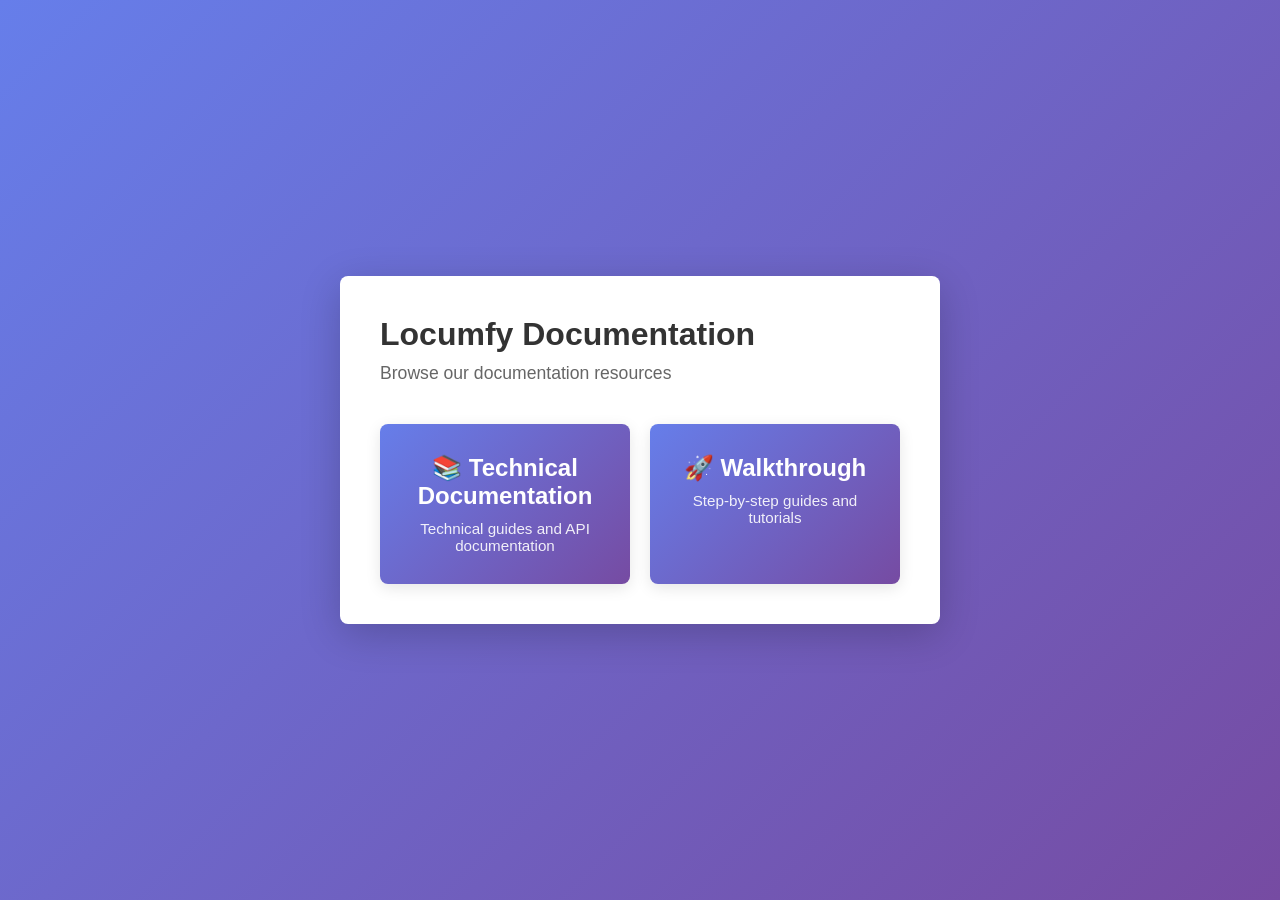
==== jackson/index.html @ 62e32a98 "update" ====
<!DOCTYPE html>
<html lang="en">
<head>
    <meta charset="UTF-8">
    <meta name="viewport" content="width=device-width, initial-scale=1.0">
    <title>Locumfy Documentation</title>
    <style>
        * {
            margin: 0;
            padding: 0;
            box-sizing: border-box;
        }

        body {
            font-family: -apple-system, BlinkMacSystemFont, 'Segoe UI', Roboto, 'Helvetica Neue', Arial, sans-serif;
            background: linear-gradient(135deg, #667eea 0%, #764ba2 100%);
            min-height: 100vh;
            display: flex;
            justify-content: center;
            align-items: center;
            padding: 20px;
        }

        .container {
            background: white;
            border-radius: 8px;
            box-shadow: 0 10px 40px rgba(0, 0, 0, 0.2);
            padding: 40px;
            max-width: 600px;
            width: 100%;
        }

        h1 {
            color: #333;
            margin-bottom: 10px;
            font-size: 2em;
        }

        .subtitle {
            color: #666;
            margin-bottom: 40px;
            font-size: 1.1em;
        }

        .links {
            display: grid;
            grid-template-columns: 1fr 1fr;
            gap: 20px;
        }

        .link-card {
            display: block;
            padding: 30px;
            background: linear-gradient(135deg, #667eea 0%, #764ba2 100%);
            color: white;
            text-decoration: none;
            border-radius: 8px;
            text-align: center;
            transition: transform 0.3s ease, box-shadow 0.3s ease;
            box-shadow: 0 4px 15px rgba(0, 0, 0, 0.1);
        }

        .link-card:hover {
            transform: translateY(-5px);
            box-shadow: 0 8px 25px rgba(0, 0, 0, 0.2);
        }

        .link-card h2 {
            font-size: 1.5em;
            margin-bottom: 10px;
        }

        .link-card p {
            font-size: 0.95em;
            opacity: 0.9;
        }

        @media (max-width: 600px) {
            .links {
                grid-template-columns: 1fr;
            }

            .container {
                padding: 25px;
            }

            h1 {
                font-size: 1.6em;
            }
        }
    </style>
</head>
<body>
    <div class="container">
        <h1>Locumfy Documentation</h1>
        <p class="subtitle">Browse our documentation resources</p>

        <div class="links">
            <a href="tech-docs/index.html" class="link-card">
                <h2>📚 Technical Documentation</h2>
                <p>Technical guides and API documentation</p>
            </a>

            <a href="walk-thru/index.html" class="link-card">
                <h2>🚀 Walkthrough</h2>
                <p>Step-by-step guides and tutorials</p>
            </a>
        </div>
    </div>
</body>
</html>
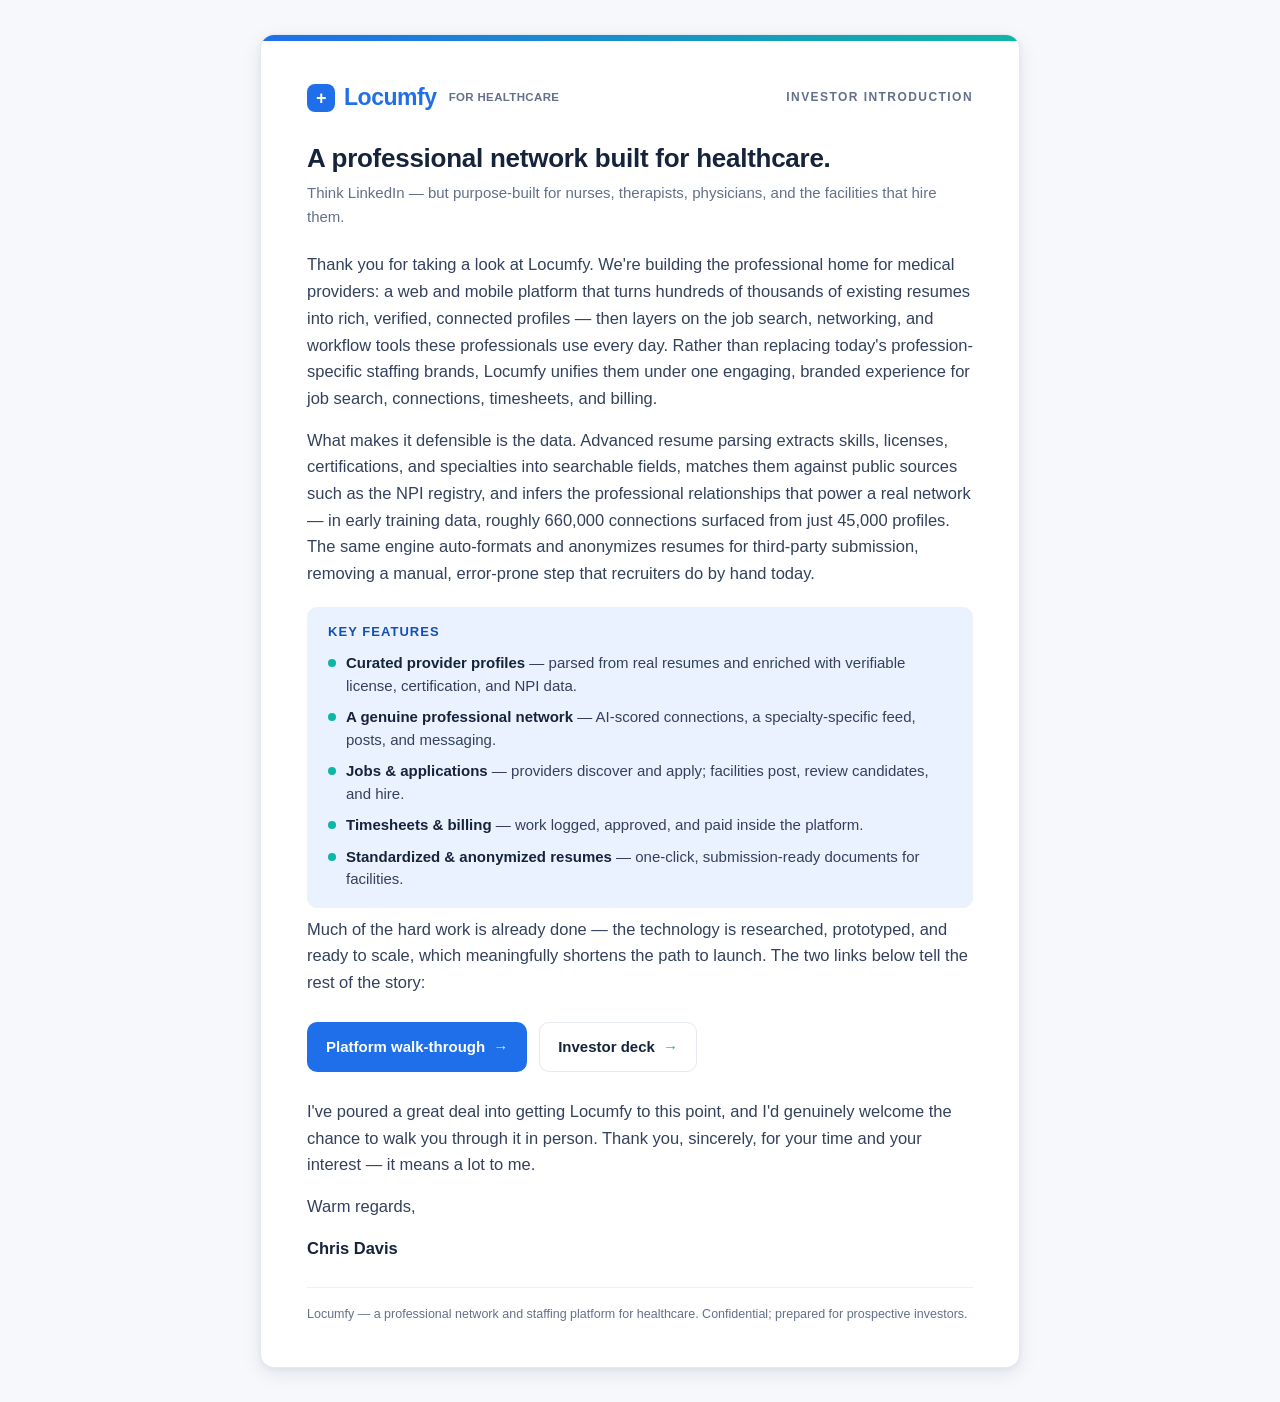
==== commit b2e9a9a2: "update" ====
--- a/jackson/index.html
+++ b/jackson/index.html
@@ -1,111 +1,158 @@
 <!DOCTYPE html>
 <html lang="en">
 <head>
-    <meta charset="UTF-8">
-    <meta name="viewport" content="width=device-width, initial-scale=1.0">
-    <title>Locumfy Documentation</title>
-    <style>
-        * {
-            margin: 0;
-            padding: 0;
-            box-sizing: border-box;
-        }
+<meta charset="utf-8">
+<meta name="viewport" content="width=device-width, initial-scale=1">
+<title>Locumfy — A Note for Investors</title>
+<meta name="description" content="A short introduction to Locumfy: the professional network and staffing platform purpose-built for healthcare.">
+<!--
+  ============================================================================
+  LOCUMFY — INVESTOR INTRODUCTION LETTER
+  ----------------------------------------------------------------------------
+  Purpose : A one-page, plain-language welcome for prospective investors.
+            Keep it SHORT (fits on one screen / one printed page). This is the
+            front door of documentation/ — it links out to the two deeper
+            pieces, it does not duplicate them:
+              walk-thru/index.html ... business walkthrough (screenshots, flows)
+              investor/index.html .... the full investor deck (self-contained
+                                        copy of ../marketing/investor-deck.html
+                                        with its images under investor/{mobile,
+                                        website,adminsite}/)
+            Developer docs live in tech-docs/index.html (not linked here — this
+            page is for a business/investor audience).
 
-        body {
-            font-family: -apple-system, BlinkMacSystemFont, 'Segoe UI', Roboto, 'Helvetica Neue', Arial, sans-serif;
-            background: linear-gradient(135deg, #667eea 0%, #764ba2 100%);
-            min-height: 100vh;
-            display: flex;
-            justify-content: center;
-            align-items: center;
-            padding: 20px;
-        }
-
-        .container {
-            background: white;
-            border-radius: 8px;
-            box-shadow: 0 10px 40px rgba(0, 0, 0, 0.2);
-            padding: 40px;
-            max-width: 600px;
-            width: 100%;
-        }
-
-        h1 {
-            color: #333;
-            margin-bottom: 10px;
-            font-size: 2em;
-        }
-
-        .subtitle {
-            color: #666;
-            margin-bottom: 40px;
-            font-size: 1.1em;
-        }
-
-        .links {
-            display: grid;
-            grid-template-columns: 1fr 1fr;
-            gap: 20px;
-        }
-
-        .link-card {
-            display: block;
-            padding: 30px;
-            background: linear-gradient(135deg, #667eea 0%, #764ba2 100%);
-            color: white;
-            text-decoration: none;
-            border-radius: 8px;
-            text-align: center;
-            transition: transform 0.3s ease, box-shadow 0.3s ease;
-            box-shadow: 0 4px 15px rgba(0, 0, 0, 0.1);
-        }
-
-        .link-card:hover {
-            transform: translateY(-5px);
-            box-shadow: 0 8px 25px rgba(0, 0, 0, 0.2);
-        }
-
-        .link-card h2 {
-            font-size: 1.5em;
-            margin-bottom: 10px;
-        }
-
-        .link-card p {
-            font-size: 0.95em;
-            opacity: 0.9;
-        }
-
-        @media (max-width: 600px) {
-            .links {
-                grid-template-columns: 1fr;
-            }
-
-            .container {
-                padding: 25px;
-            }
-
-            h1 {
-                font-size: 1.6em;
-            }
-        }
-    </style>
+  Maintaining:
+    - Brand colors are CSS variables in :root (search "--brand"); they match
+      the walk-thru page so the set feels like one system.
+    - Content sources: ../marketing/summary.txt, ../CLAUDE.md.
+    - If the investor deck is refreshed in ../marketing/investor-deck.html,
+      re-copy it (and any new images) into investor/ so the link stays current.
+  ============================================================================
+-->
+<style>
+  :root{
+    --brand:#1f6feb; --brand-dark:#1450b4; --brand-050:#eaf2ff;
+    --teal:#0fb5a6; --teal-dark:#0a897d; --teal-050:#e6faf7;
+    --ink:#15233b; --text:#33415c; --muted:#647089;
+    --line:#e5e9f0; --line-soft:#eef1f6;
+    --bg:#ffffff; --bg-soft:#f6f8fc; --bg-deep:#0f1c34;
+    --radius:14px; --radius-sm:10px;
+    --shadow-md:0 6px 20px rgba(16,24,40,.08),0 2px 6px rgba(16,24,40,.05);
+    --sans:-apple-system,BlinkMacSystemFont,"Segoe UI",Roboto,"Helvetica Neue",Arial,sans-serif;
+  }
+  *{box-sizing:border-box}
+  body{margin:0;font-family:var(--sans);color:var(--text);background:var(--bg-soft);
+    font-size:16.5px;line-height:1.62;-webkit-font-smoothing:antialiased}
+  h1,h2,h3{color:var(--ink);line-height:1.25;margin:0}
+  a{color:var(--brand);text-decoration:none}
+  a:hover{text-decoration:underline}
+  p{margin:0 0 .9em}
+  .sheet{max-width:760px;margin:34px auto;background:var(--bg);border:1px solid var(--line);
+    border-radius:var(--radius);box-shadow:var(--shadow-md);overflow:hidden}
+  .band{height:6px;background:linear-gradient(90deg,var(--brand),var(--teal))}
+  .pad{padding:38px 46px 42px}
+  .brandline{display:flex;align-items:center;gap:10px;margin-bottom:26px}
+  .logo{font-weight:800;font-size:23px;letter-spacing:-.02em;color:var(--brand);
+    display:flex;align-items:center;gap:9px}
+  .logo .plus{display:inline-grid;place-items:center;width:28px;height:28px;border-radius:8px;
+    background:var(--brand);color:#fff;font-size:18px;font-weight:700}
+  .logo small{font-weight:600;color:var(--muted);font-size:11.5px;letter-spacing:.03em;
+    text-transform:uppercase;padding-left:3px}
+  .eyebrow{margin-left:auto;font-size:12px;font-weight:700;letter-spacing:.12em;
+    text-transform:uppercase;color:var(--muted)}
+  h1{font-size:26px;letter-spacing:-.01em;margin-bottom:6px}
+  .sub{color:var(--muted);font-size:15px;margin-bottom:22px}
+  .greet{font-weight:600;color:var(--ink)}
+  .features{margin:20px 0 8px;padding:16px 20px;background:var(--brand-050);
+    border:1px solid var(--line-soft);border-radius:var(--radius-sm)}
+  .features h3{font-size:13px;letter-spacing:.08em;text-transform:uppercase;color:var(--brand-dark);
+    margin-bottom:12px}
+  .features ul{margin:0;padding:0;list-style:none;display:grid;gap:9px}
+  .features li{display:flex;gap:10px;font-size:15px;line-height:1.5}
+  .features li b{color:var(--ink)}
+  .dot{flex:0 0 auto;width:8px;height:8px;margin-top:7px;border-radius:50%;
+    background:var(--teal)}
+  .cta{display:flex;flex-wrap:wrap;gap:12px;margin:26px 0 6px}
+  .btn{display:inline-flex;align-items:center;gap:8px;padding:12px 18px;border-radius:10px;
+    font-weight:600;font-size:15px;border:1px solid transparent}
+  .btn.primary{background:var(--brand);color:#fff}
+  .btn.primary:hover{background:var(--brand-dark);text-decoration:none}
+  .btn.ghost{background:#fff;color:var(--ink);border-color:var(--line)}
+  .btn.ghost:hover{background:var(--bg-soft);text-decoration:none}
+  .btn .arrow{color:var(--teal);font-weight:800}
+  .btn.primary .arrow{color:#bff3ec}
+  .sign{margin-top:26px;color:var(--text)}
+  .sign .name{font-weight:700;color:var(--ink)}
+  .foot{border-top:1px solid var(--line-soft);margin-top:26px;padding-top:16px;
+    font-size:12.5px;color:var(--muted)}
+  @media(max-width:560px){.pad{padding:30px 26px 34px}.brandline{flex-wrap:wrap}.eyebrow{margin-left:0}}
+</style>
 </head>
 <body>
-    <div class="container">
-        <h1>Locumfy Documentation</h1>
-        <p class="subtitle">Browse our documentation resources</p>
+<article class="sheet">
+  <div class="band"></div>
+  <div class="pad">
+    <div class="brandline">
+      <span class="logo"><span class="plus">+</span>Locumfy<small>for healthcare</small></span>
+      <span class="eyebrow">Investor Introduction</span>
+    </div>
 
-        <div class="links">
-            <a href="tech-docs/index.html" class="link-card">
-                <h2>📚 Technical Documentation</h2>
-                <p>Technical guides and API documentation</p>
-            </a>
+    <h1>A professional network built for healthcare.</h1>
+    <p class="sub">Think LinkedIn — but purpose-built for nurses, therapists, physicians, and the facilities that hire them.</p>
 
-            <a href="walk-thru/index.html" class="link-card">
-                <h2>🚀 Walkthrough</h2>
-                <p>Step-by-step guides and tutorials</p>
-            </a>
-        </div>
+    <p>
+      Thank you for taking a look at Locumfy. We're building the professional home for medical
+      providers: a web and mobile platform that turns hundreds of thousands of existing resumes into
+      rich, verified, connected profiles — then layers on the job search, networking, and workflow
+      tools these professionals use every day. Rather than replacing today's profession-specific
+      staffing brands, Locumfy unifies them under one engaging, branded experience for job search,
+      connections, timesheets, and billing.
+    </p>
+    <p>
+      What makes it defensible is the data. Advanced resume parsing extracts skills, licenses,
+      certifications, and specialties into searchable fields, matches them against public sources
+      such as the NPI registry, and infers the professional relationships that power a real network —
+      in early training data, roughly 660,000 connections surfaced from just 45,000 profiles. The
+      same engine auto-formats and anonymizes resumes for third-party submission, removing a
+      manual, error-prone step that recruiters do by hand today.
+    </p>
+
+    <div class="features">
+      <h3>Key features</h3>
+      <ul>
+        <li><span class="dot"></span><span><b>Curated provider profiles</b> — parsed from real resumes and enriched with verifiable license, certification, and NPI data.</span></li>
+        <li><span class="dot"></span><span><b>A genuine professional network</b> — AI-scored connections, a specialty-specific feed, posts, and messaging.</span></li>
+        <li><span class="dot"></span><span><b>Jobs &amp; applications</b> — providers discover and apply; facilities post, review candidates, and hire.</span></li>
+        <li><span class="dot"></span><span><b>Timesheets &amp; billing</b> — work logged, approved, and paid inside the platform.</span></li>
+        <li><span class="dot"></span><span><b>Standardized &amp; anonymized resumes</b> — one-click, submission-ready documents for facilities.</span></li>
+      </ul>
     </div>
+
+    <p>
+      Much of the hard work is already done — the technology is researched, prototyped, and ready to
+      scale, which meaningfully shortens the path to launch. The two links below tell the rest of the
+      story:
+    </p>
+
+    <div class="cta">
+      <a class="btn primary" href="walk-thru/index.html">Platform walk-through <span class="arrow">&rarr;</span></a>
+      <a class="btn ghost" href="investor/index.html">Investor deck <span class="arrow">&rarr;</span></a>
+    </div>
+
+    <div class="sign">
+      <p>
+        I've poured a great deal into getting Locumfy to this point, and I'd genuinely welcome the
+        chance to walk you through it in person. Thank you, sincerely, for your time and your
+        interest — it means a lot to me.
+      </p>
+      <p>Warm regards,</p>
+      <p class="name">Chris Davis</p>
+    </div>
+
+    <div class="foot">
+      Locumfy — a professional network and staffing platform for healthcare. Confidential; prepared for prospective investors.
+    </div>
+  </div>
+</article>
 </body>
-</html>+</html>
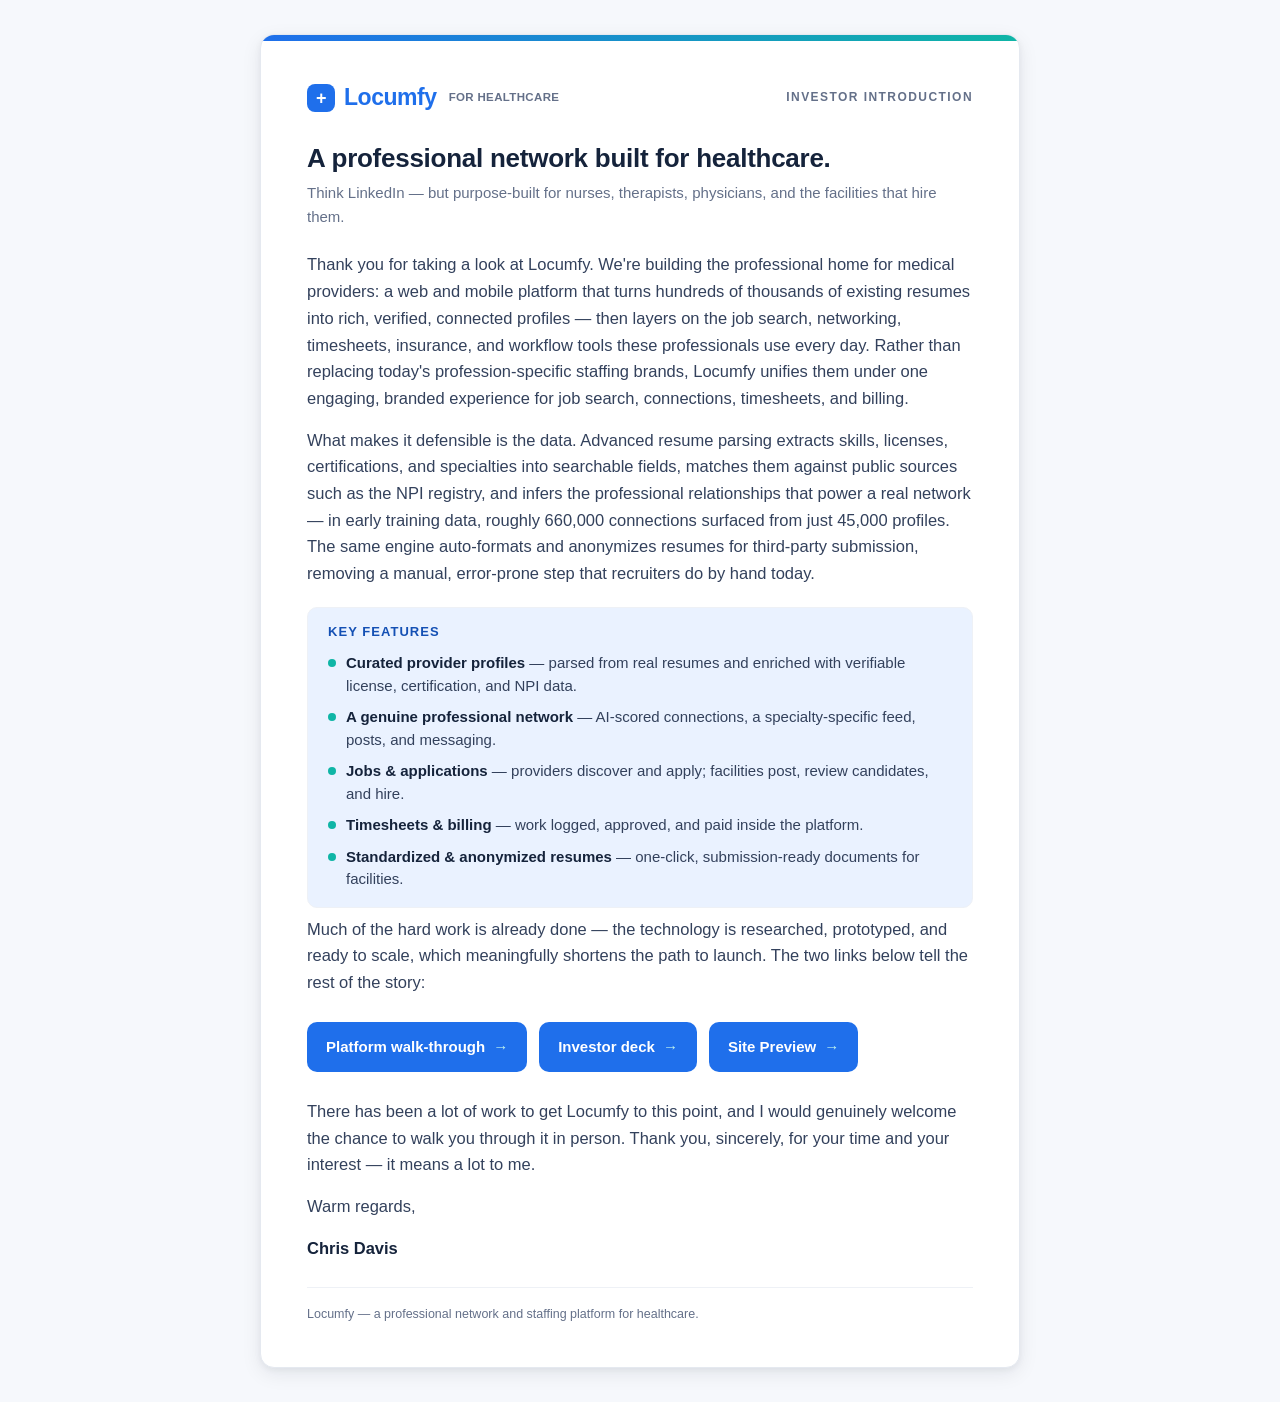
==== commit 7280c0c6: "update" ====
--- a/jackson/index.html
+++ b/jackson/index.html
@@ -1,6 +1,17 @@
 <!DOCTYPE html>
 <html lang="en">
 <head>
+
+<!-- Google tag (gtag.js) -->
+<script async src="https://www.googletagmanager.com/gtag/js?id=G-DLY8LWRBSB"></script>
+<script>
+  window.dataLayer = window.dataLayer || [];
+  function gtag(){dataLayer.push(arguments);}
+  gtag('js', new Date());
+
+  gtag('config', 'G-DLY8LWRBSB');
+</script>
+
 <meta charset="utf-8">
 <meta name="viewport" content="width=device-width, initial-scale=1">
 <title>Locumfy — A Note for Investors</title>
@@ -103,7 +114,7 @@
     <p>
       Thank you for taking a look at Locumfy. We're building the professional home for medical
       providers: a web and mobile platform that turns hundreds of thousands of existing resumes into
-      rich, verified, connected profiles — then layers on the job search, networking, and workflow
+      rich, verified, connected profiles — then layers on the job search, networking, timesheets, insurance, and workflow
       tools these professionals use every day. Rather than replacing today's profession-specific
       staffing brands, Locumfy unifies them under one engaging, branded experience for job search,
       connections, timesheets, and billing.
@@ -135,13 +146,14 @@
     </p>
 
     <div class="cta">
-      <a class="btn primary" href="walk-thru/index.html">Platform walk-through <span class="arrow">&rarr;</span></a>
-      <a class="btn ghost" href="investor/index.html">Investor deck <span class="arrow">&rarr;</span></a>
+      <a class="btn primary" target="_blank" href="walk-thru/index.html">Platform walk-through <span class="arrow">&rarr;</span></a>
+      <a class="btn primary" target="_blank" href="investor/index.html">Investor deck <span class="arrow">&rarr;</span></a>
+      <a class="btn primary" target="_blank" href="https://locumfy.com">Site Preview <span class="arrow">&rarr;</span></a>
     </div>
 
     <div class="sign">
       <p>
-        I've poured a great deal into getting Locumfy to this point, and I'd genuinely welcome the
+        There has been a lot of work to get Locumfy to this point, and I would genuinely welcome the
         chance to walk you through it in person. Thank you, sincerely, for your time and your
         interest — it means a lot to me.
       </p>
@@ -150,7 +162,7 @@
     </div>
 
     <div class="foot">
-      Locumfy — a professional network and staffing platform for healthcare. Confidential; prepared for prospective investors.
+      Locumfy — a professional network and staffing platform for healthcare.
     </div>
   </div>
 </article>
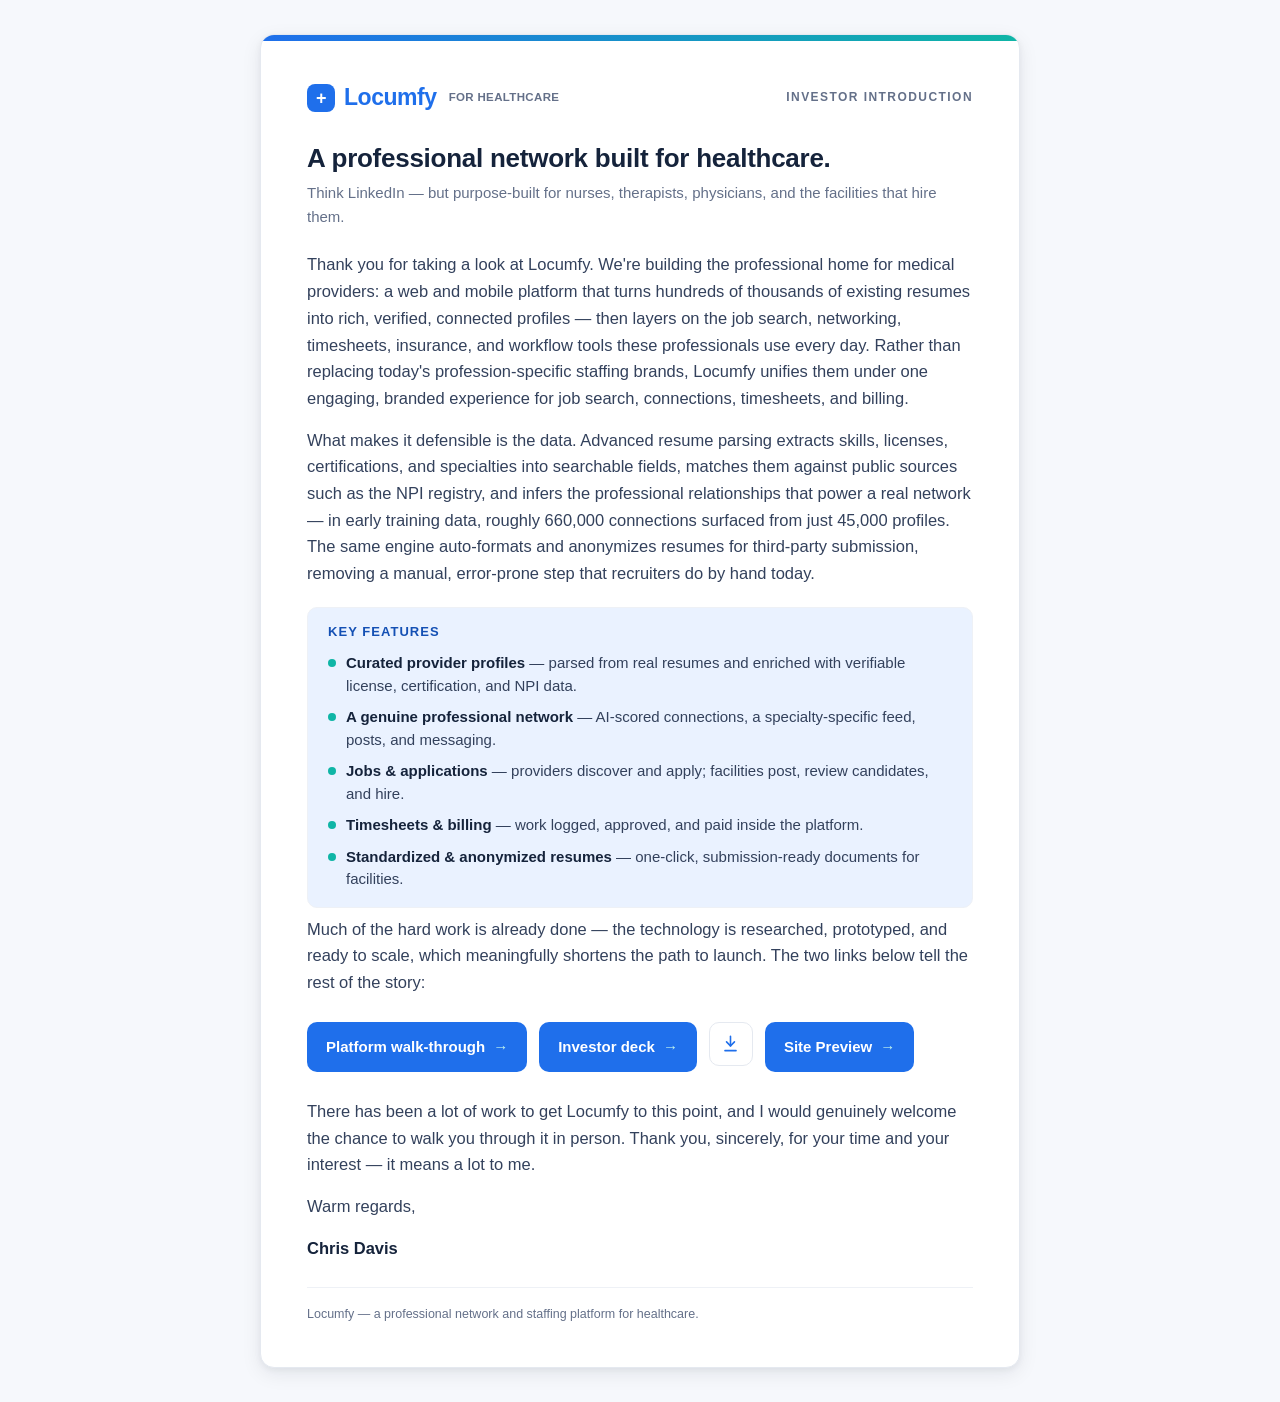
==== commit 2288b823: "update" ====
--- a/jackson/index.html
+++ b/jackson/index.html
@@ -92,6 +92,10 @@
   .btn.ghost:hover{background:var(--bg-soft);text-decoration:none}
   .btn .arrow{color:var(--teal);font-weight:800}
   .btn.primary .arrow{color:#bff3ec}
+  .icon-btn{display:inline-flex;align-items:center;justify-content:center;width:44px;height:44px;
+    border-radius:10px;background:#fff;color:var(--brand);border:1px solid var(--line)}
+  .icon-btn:hover{background:var(--bg-soft);text-decoration:none}
+  .icon-btn svg{width:19px;height:19px;display:block}
   .sign{margin-top:26px;color:var(--text)}
   .sign .name{font-weight:700;color:var(--ink)}
   .foot{border-top:1px solid var(--line-soft);margin-top:26px;padding-top:16px;
@@ -148,6 +152,9 @@
     <div class="cta">
       <a class="btn primary" target="_blank" href="walk-thru/index.html">Platform walk-through <span class="arrow">&rarr;</span></a>
       <a class="btn primary" target="_blank" href="investor/index.html">Investor deck <span class="arrow">&rarr;</span></a>
+      <a class="icon-btn" href="/investor-deck.pdf" download aria-label="Download investor deck PDF" title="Download investor deck PDF">
+        <svg viewBox="0 0 24 24" fill="none" stroke="currentColor" stroke-width="2" stroke-linecap="round" stroke-linejoin="round"><path d="M12 3v12"/><path d="M7 10l5 5 5-5"/><path d="M5 21h14"/></svg>
+      </a>
       <a class="btn primary" target="_blank" href="https://locumfy.com">Site Preview <span class="arrow">&rarr;</span></a>
     </div>
 
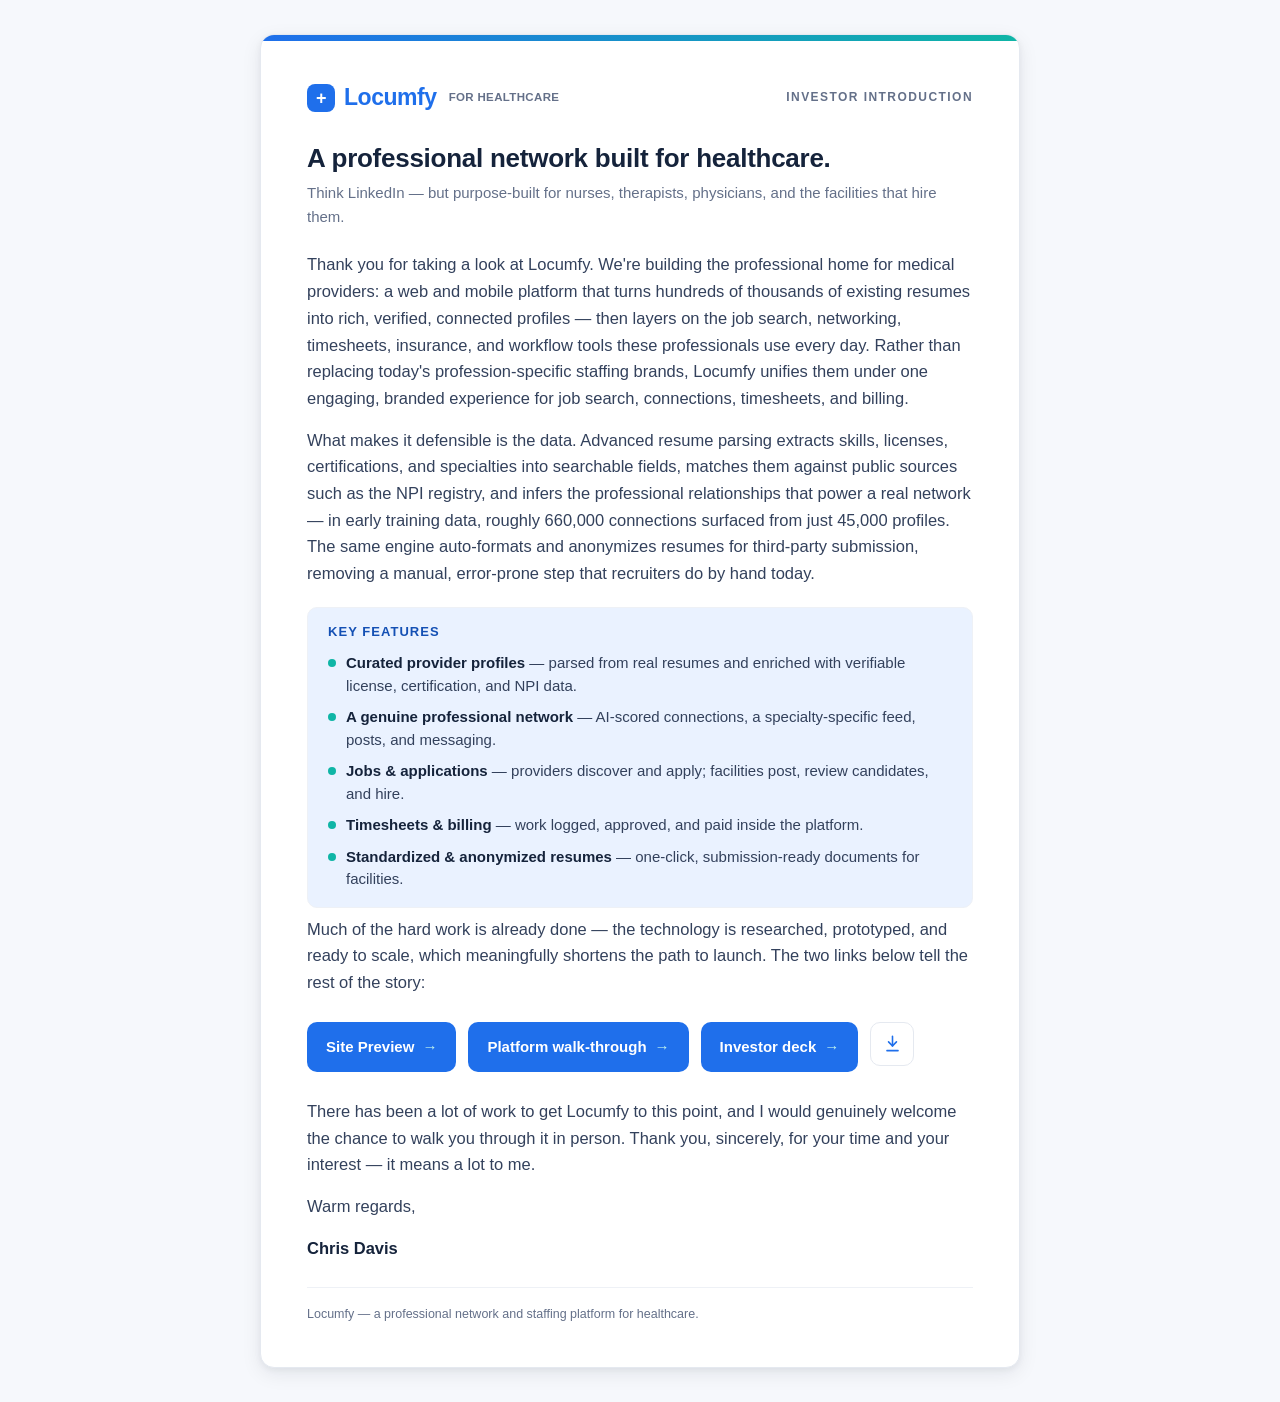
==== commit 33ae3ad2: "update" ====
--- a/jackson/index.html
+++ b/jackson/index.html
@@ -150,12 +150,12 @@
     </p>
 
     <div class="cta">
+      <a class="btn primary" target="_blank" href="https://locumfy.com">Site Preview <span class="arrow">&rarr;</span></a>
       <a class="btn primary" target="_blank" href="walk-thru/index.html">Platform walk-through <span class="arrow">&rarr;</span></a>
       <a class="btn primary" target="_blank" href="investor/index.html">Investor deck <span class="arrow">&rarr;</span></a>
-      <a class="icon-btn" href="/investor-deck.pdf" download aria-label="Download investor deck PDF" title="Download investor deck PDF">
+      <a class="icon-btn" href="investor-deck.pdf" download aria-label="Download investor deck PDF" title="Download investor deck PDF">
         <svg viewBox="0 0 24 24" fill="none" stroke="currentColor" stroke-width="2" stroke-linecap="round" stroke-linejoin="round"><path d="M12 3v12"/><path d="M7 10l5 5 5-5"/><path d="M5 21h14"/></svg>
       </a>
-      <a class="btn primary" target="_blank" href="https://locumfy.com">Site Preview <span class="arrow">&rarr;</span></a>
     </div>
 
     <div class="sign">
